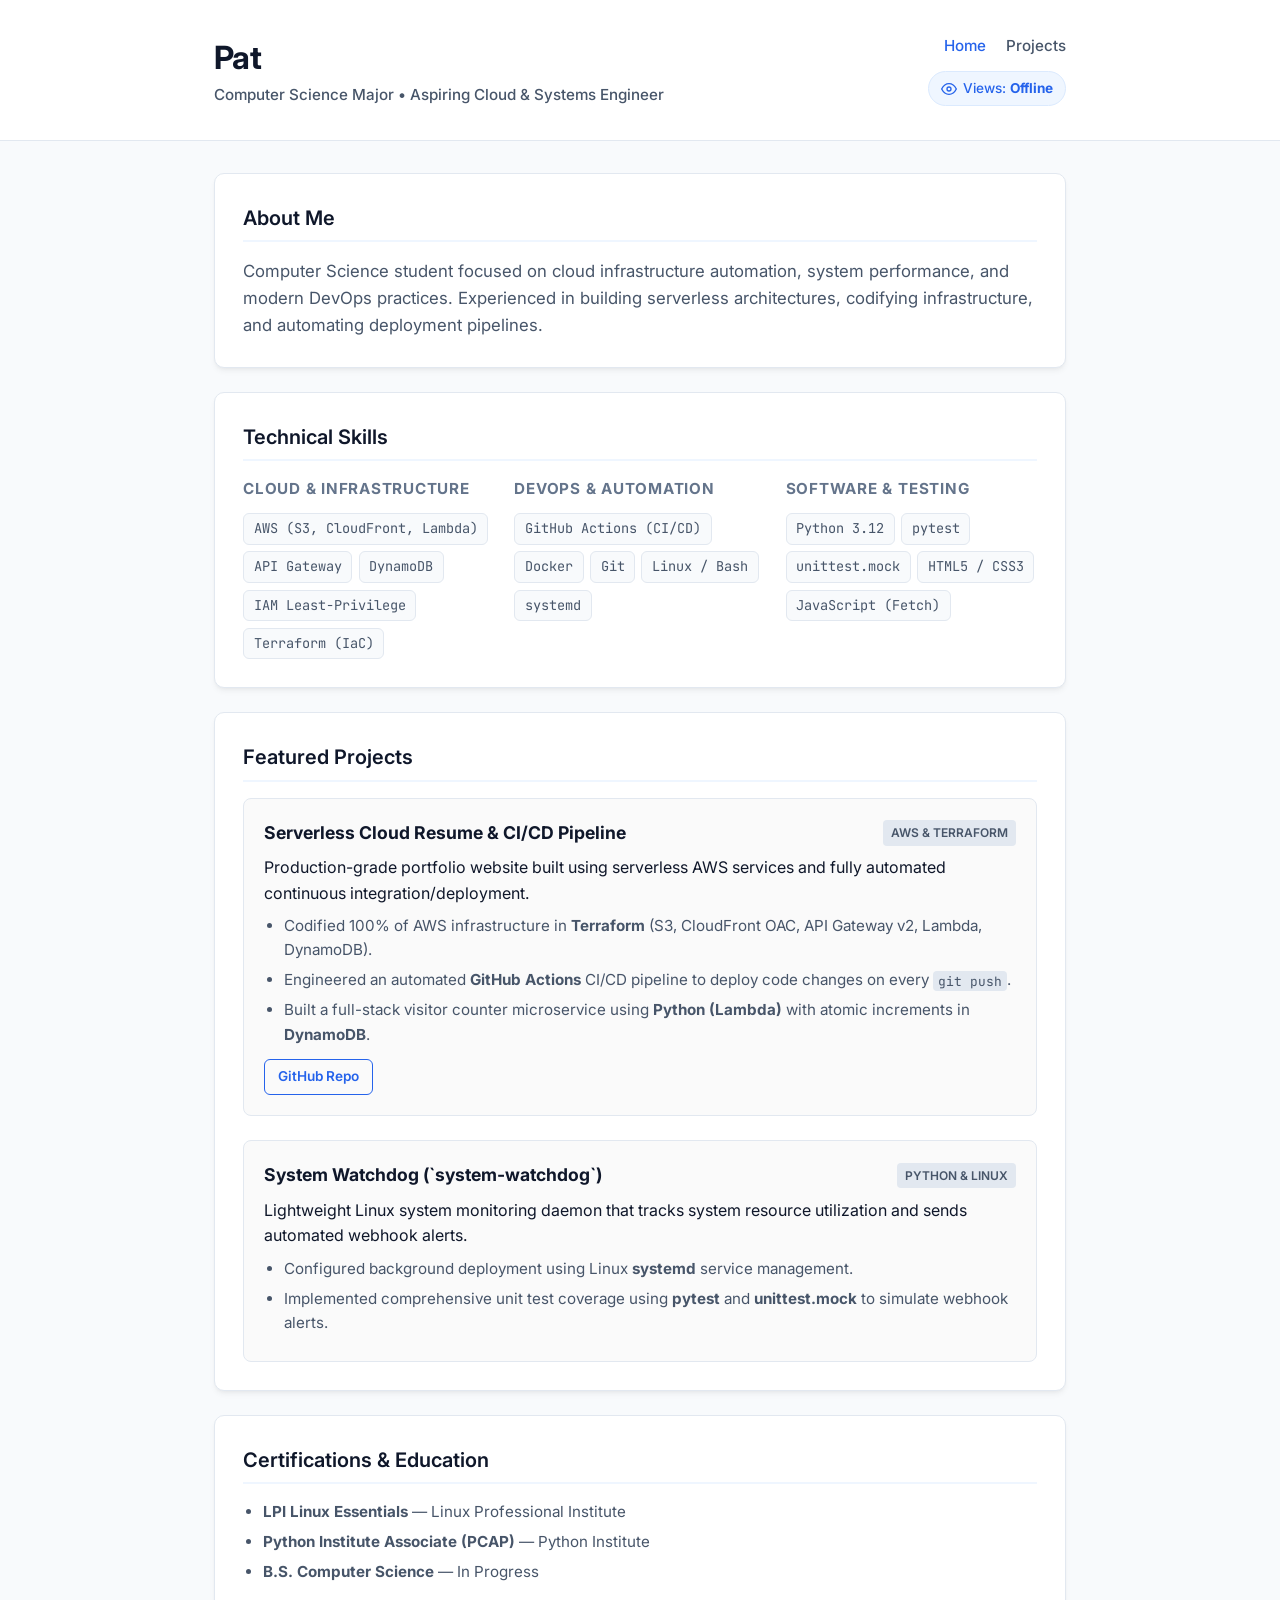
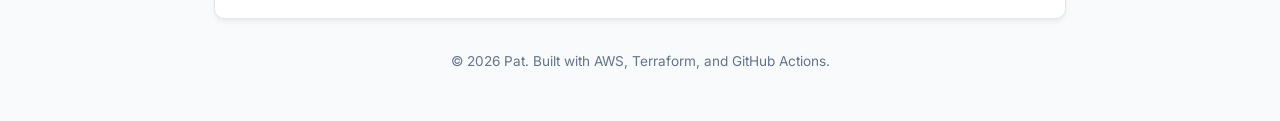
==== website/index.html @ 81687d1f "Updated resume formatting, responsive CSS layout, and skills grid" ====
<!DOCTYPE html>
<html lang="en">
<head>
  <meta charset="UTF-8">
  <meta name="viewport" content="width=device-width, initial-scale=1.0">
  <title>Pat | Cloud & Systems Engineer</title>
  <link rel="stylesheet" href="styles.css">
  <!-- Modern Inter Font -->
  <link rel="preconnect" href="https://fonts.googleapis.com">
  <link rel="preconnect" href="https://fonts.gstatic.com" crossorigin>
  <link href="https://fonts.googleapis.com/css2?family=Inter:wght@400;500;600;700&family=JetBrains+Mono:wght@400;500&display=swap" rel="stylesheet">
</head>
<body>

  <header class="site-header">
    <div class="container header-flex">
      <div class="header-brand">
        <h1>Pat</h1>
        <p class="subtitle">Computer Science Major &bull; Aspiring Cloud & Systems Engineer</p>
      </div>
      <div class="header-meta">
        <nav class="nav-links">
          <a href="index.html" class="active">Home</a>
          <a href="#projects">Projects</a>
        </nav>
        <div class="counter-badge" title="Total Page Views">
          <svg class="eye-icon" viewBox="0 0 24 24" width="16" height="16" stroke="currentColor" stroke-width="2" fill="none">
            <path d="M1 12s4-8 11-8 11 8 11 8-4 8-11 8-11-8-11-8z"></path>
            <circle cx="12" cy="12" r="3"></circle>
          </svg>
          <span>Views: <strong id="counter">Loading...</strong></span>
        </div>
      </div>
    </div>
  </header>

  <main class="container">
    <!-- About Section -->
    <section class="card">
      <h2>About Me</h2>
      <p class="lead">
        Computer Science student focused on cloud infrastructure automation, system performance, and modern DevOps practices. Experienced in building serverless architectures, codifying infrastructure, and automating deployment pipelines.
      </p>
    </section>

    <!-- Technical Skills Grid -->
    <section class="card">
      <h2>Technical Skills</h2>
      <div class="skills-grid">
        <div class="skill-category">
          <h3>Cloud & Infrastructure</h3>
          <ul class="tag-list">
            <li>AWS (S3, CloudFront, Lambda)</li>
            <li>API Gateway</li>
            <li>DynamoDB</li>
            <li>IAM Least-Privilege</li>
            <li>Terraform (IaC)</li>
          </ul>
        </div>
        <div class="skill-category">
          <h3>DevOps & Automation</h3>
          <ul class="tag-list">
            <li>GitHub Actions (CI/CD)</li>
            <li>Docker</li>
            <li>Git</li>
            <li>Linux / Bash</li>
            <li>systemd</li>
          </ul>
        </div>
        <div class="skill-category">
          <h3>Software & Testing</h3>
          <ul class="tag-list">
            <li>Python 3.12</li>
            <li>pytest</li>
            <li>unittest.mock</li>
            <li>HTML5 / CSS3</li>
            <li>JavaScript (Fetch)</li>
          </ul>
        </div>
      </div>
    </section>

    <!-- Featured Projects -->
    <section class="card" id="projects">
      <h2>Featured Projects</h2>
      <div class="projects-list">
        
        <!-- Project 1: Cloud Resume -->
        <article class="project-card">
          <div class="project-header">
            <h3>Serverless Cloud Resume & CI/CD Pipeline</h3>
            <span class="project-tag">AWS & Terraform</span>
          </div>
          <p>Production-grade portfolio website built using serverless AWS services and fully automated continuous integration/deployment.</p>
          <ul class="bullet-list">
            <li>Codified 100% of AWS infrastructure in <strong>Terraform</strong> (S3, CloudFront OAC, API Gateway v2, Lambda, DynamoDB).</li>
            <li>Engineered an automated <strong>GitHub Actions</strong> CI/CD pipeline to deploy code changes on every <code>git push</code>.</li>
            <li>Built a full-stack visitor counter microservice using <strong>Python (Lambda)</strong> with atomic increments in <strong>DynamoDB</strong>.</li>
          </ul>
          <div class="project-links">
            <a href="https://github.com/<YOUR_USERNAME>/cloud-resume" target="_blank" rel="noopener" class="btn btn-outline">GitHub Repo</a>
          </div>
        </article>

        <!-- Project 2: System Watchdog -->
        <article class="project-card">
          <div class="project-header">
            <h3>System Watchdog (`system-watchdog`)</h3>
            <span class="project-tag">Python & Linux</span>
          </div>
          <p>Lightweight Linux system monitoring daemon that tracks system resource utilization and sends automated webhook alerts.</p>
          <ul class="bullet-list">
            <li>Configured background deployment using Linux <strong>systemd</strong> service management.</li>
            <li>Implemented comprehensive unit test coverage using <strong>pytest</strong> and <strong>unittest.mock</strong> to simulate webhook alerts.</li>
          </ul>
        </article>

      </div>
    </section>

    <!-- Certifications -->
    <section class="card">
      <h2>Certifications & Education</h2>
      <ul class="bullet-list">
        <li><strong>LPI Linux Essentials</strong> — Linux Professional Institute</li>
        <li><strong>Python Institute Associate (PCAP)</strong> — Python Institute</li>
        <li><strong>B.S. Computer Science</strong> — In Progress</li>
      </ul>
    </section>
  </main>

  <footer class="site-footer container">
    <p>&copy; 2026 Pat. Built with AWS, Terraform, and GitHub Actions.</p>
  </footer>

  <script>
    const apiUrl = "https://h8clk03vw3.execute-api.us-east-1.amazonaws.com/count";

    async function updateCounter() {
      try {
        const response = await fetch(apiUrl);
        const data = await response.json();
        document.getElementById("counter").innerText = data.views;
      } catch (error) {
        console.error("Error fetching visitor count:", error);
        document.getElementById("counter").innerText = "Offline";
      }
    }

    updateCounter();
  </script>
</body>
</html>
---- website/styles.css ----
/* --- Variables & Theme Setup --- */
:root {
  --font-main: 'Inter', -apple-system, BlinkMacSystemFont, "Segoe UI", Roboto, sans-serif;
  --font-mono: 'JetBrains Mono', monospace;
  
  --bg-color: #f8fafc;
  --card-bg: #ffffff;
  --text-primary: #0f172a;
  --text-secondary: #475569;
  --text-muted: #64748b;
  
  --primary-color: #2563eb;
  --primary-hover: #1d4ed8;
  --accent-light: #eff6ff;
  --border-color: #e2e8f0;
  
  --radius: 10px;
  --shadow: 0 4px 6px -1px rgba(0, 0, 0, 0.05), 0 2px 4px -2px rgba(0, 0, 0, 0.05);
}

/* --- Base Rules --- */
* {
  box-sizing: border-box;
  margin: 0;
  padding: 0;
}

body {
  font-family: var(--font-main);
  background-color: var(--bg-color);
  color: var(--text-primary);
  line-height: 1.6;
  padding-bottom: 3rem;
}

.container {
  max-width: 900px;
  margin: 0 auto;
  padding: 0 1.5rem;
}

/* --- Header & Visitor Counter --- */
.site-header {
  background: var(--card-bg);
  border-bottom: 1px solid var(--border-color);
  padding: 2rem 0;
  margin-bottom: 2rem;
}

.header-flex {
  display: flex;
  justify-content: space-between;
  align-items: center;
  flex-wrap: wrap;
  gap: 1rem;
}

.header-brand h1 {
  font-size: 2rem;
  font-weight: 700;
  color: var(--text-primary);
  letter-spacing: -0.02em;
}

.subtitle {
  color: var(--text-secondary);
  font-size: 0.95rem;
  font-weight: 500;
}

.header-meta {
  display: flex;
  flex-direction: column;
  align-items: flex-end;
  gap: 0.75rem;
}

.nav-links a {
  text-decoration: none;
  color: var(--text-secondary);
  font-weight: 500;
  font-size: 0.95rem;
  margin-left: 1rem;
  transition: color 0.2s ease;
}

.nav-links a:hover,
.nav-links a.active {
  color: var(--primary-color);
}

/* --- Counter Badge Style --- */
.counter-badge {
  display: inline-flex;
  align-items: center;
  gap: 0.4rem;
  background-color: var(--accent-light);
  color: var(--primary-color);
  padding: 0.35rem 0.75rem;
  border-radius: 20px;
  font-size: 0.85rem;
  font-weight: 500;
  border: 1px solid #dbeafe;
}

.eye-icon {
  stroke: var(--primary-color);
}

/* --- Main Card Layout --- */
.card {
  background: var(--card-bg);
  border: 1px solid var(--border-color);
  border-radius: var(--radius);
  padding: 1.75rem;
  margin-bottom: 1.5rem;
  box-shadow: var(--shadow);
}

.card h2 {
  font-size: 1.25rem;
  font-weight: 600;
  margin-bottom: 1rem;
  color: var(--text-primary);
  border-bottom: 2px solid var(--accent-light);
  padding-bottom: 0.4rem;
}

.lead {
  font-size: 1.05rem;
  color: var(--text-secondary);
}

/* --- Technical Skills Grid --- */
.skills-grid {
  display: grid;
  grid-template-columns: repeat(auto-fit, minmax(240px, 1fr));
  gap: 1.25rem;
}

.skill-category h3 {
  font-size: 0.95rem;
  text-transform: uppercase;
  letter-spacing: 0.05em;
  color: var(--text-muted);
  margin-bottom: 0.75rem;
}

.tag-list {
  list-style: none;
  display: flex;
  flex-wrap: wrap;
  gap: 0.4rem;
}

.tag-list li {
  background: var(--bg-color);
  border: 1px solid var(--border-color);
  padding: 0.25rem 0.6rem;
  border-radius: 6px;
  font-size: 0.85rem;
  color: var(--text-secondary);
  font-family: var(--font-mono);
}

/* --- Featured Projects --- */
.projects-list {
  display: flex;
  flex-direction: column;
  gap: 1.5rem;
}

.project-card {
  border: 1px solid var(--border-color);
  border-radius: 8px;
  padding: 1.25rem;
  background-color: #fafafa;
}

.project-header {
  display: flex;
  justify-content: space-between;
  align-items: center;
  margin-bottom: 0.5rem;
  flex-wrap: wrap;
  gap: 0.5rem;
}

.project-header h3 {
  font-size: 1.1rem;
  color: var(--text-primary);
}

.project-tag {
  background: #e2e8f0;
  color: var(--text-secondary);
  font-size: 0.75rem;
  font-weight: 600;
  padding: 0.2rem 0.5rem;
  border-radius: 4px;
  text-transform: uppercase;
}

.bullet-list {
  margin-left: 1.25rem;
  margin-top: 0.5rem;
  color: var(--text-secondary);
  font-size: 0.95rem;
}

.bullet-list li {
  margin-bottom: 0.35rem;
}

code {
  font-family: var(--font-mono);
  background: var(--border-color);
  padding: 0.1rem 0.3rem;
  border-radius: 4px;
  font-size: 0.85em;
}

/* --- Buttons & Links --- */
.project-links {
  margin-top: 0.75rem;
}

.btn {
  display: inline-block;
  text-decoration: none;
  font-size: 0.85rem;
  font-weight: 600;
  padding: 0.4rem 0.8rem;
  border-radius: 6px;
  transition: all 0.2s ease;
}

.btn-outline {
  border: 1px solid var(--primary-color);
  color: var(--primary-color);
  background: transparent;
}

.btn-outline:hover {
  background: var(--primary-color);
  color: #ffffff;
}

/* --- Footer --- */
.site-footer {
  text-align: center;
  color: var(--text-muted);
  font-size: 0.85rem;
  margin-top: 2rem;
}

/* --- Responsive Layout Adjustments --- */
@media (max-width: 600px) {
  .header-flex {
    flex-direction: column;
    align-items: flex-start;
  }
  
  .header-meta {
    align-items: flex-start;
    width: 100%;
    flex-direction: row;
    justify-content: space-between;
  }
  
  .nav-links a {
    margin-left: 0;
    margin-right: 1rem;
  }
}
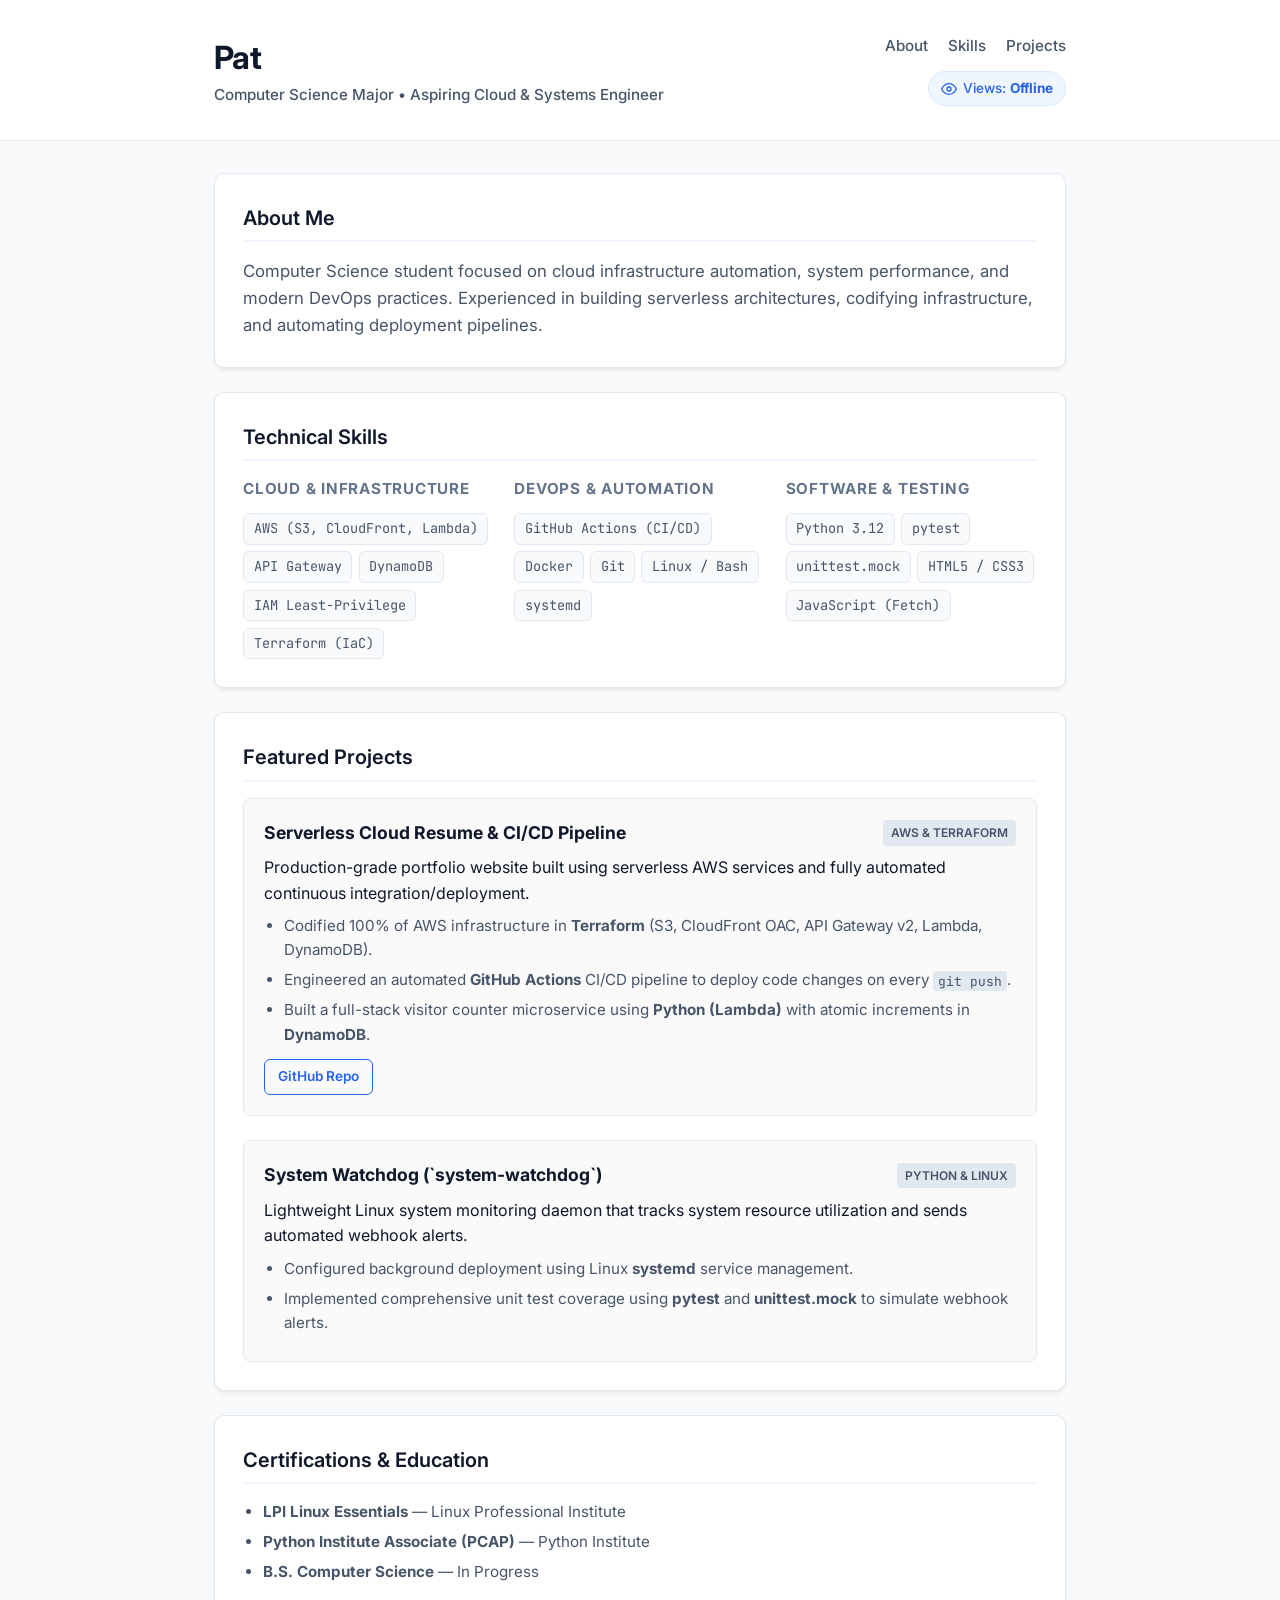
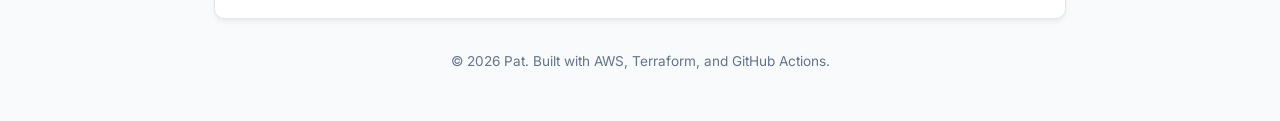
==== commit 94920db5: "Removed  projects.html for a better single-page layout" ====
--- a/website/index.html
+++ b/website/index.html
@@ -20,7 +20,8 @@
       </div>
       <div class="header-meta">
         <nav class="nav-links">
-          <a href="index.html" class="active">Home</a>
+          <a href="#about">About</a>
+          <a href="#skills">Skills</a>
           <a href="#projects">Projects</a>
         </nav>
         <div class="counter-badge" title="Total Page Views">
@@ -36,7 +37,7 @@
 
   <main class="container">
     <!-- About Section -->
-    <section class="card">
+    <section class="card" id="about">
       <h2>About Me</h2>
       <p class="lead">
         Computer Science student focused on cloud infrastructure automation, system performance, and modern DevOps practices. Experienced in building serverless architectures, codifying infrastructure, and automating deployment pipelines.
@@ -44,7 +45,7 @@
     </section>
 
     <!-- Technical Skills Grid -->
-    <section class="card">
+    <section class="card" id="skills">
       <h2>Technical Skills</h2>
       <div class="skills-grid">
         <div class="skill-category">
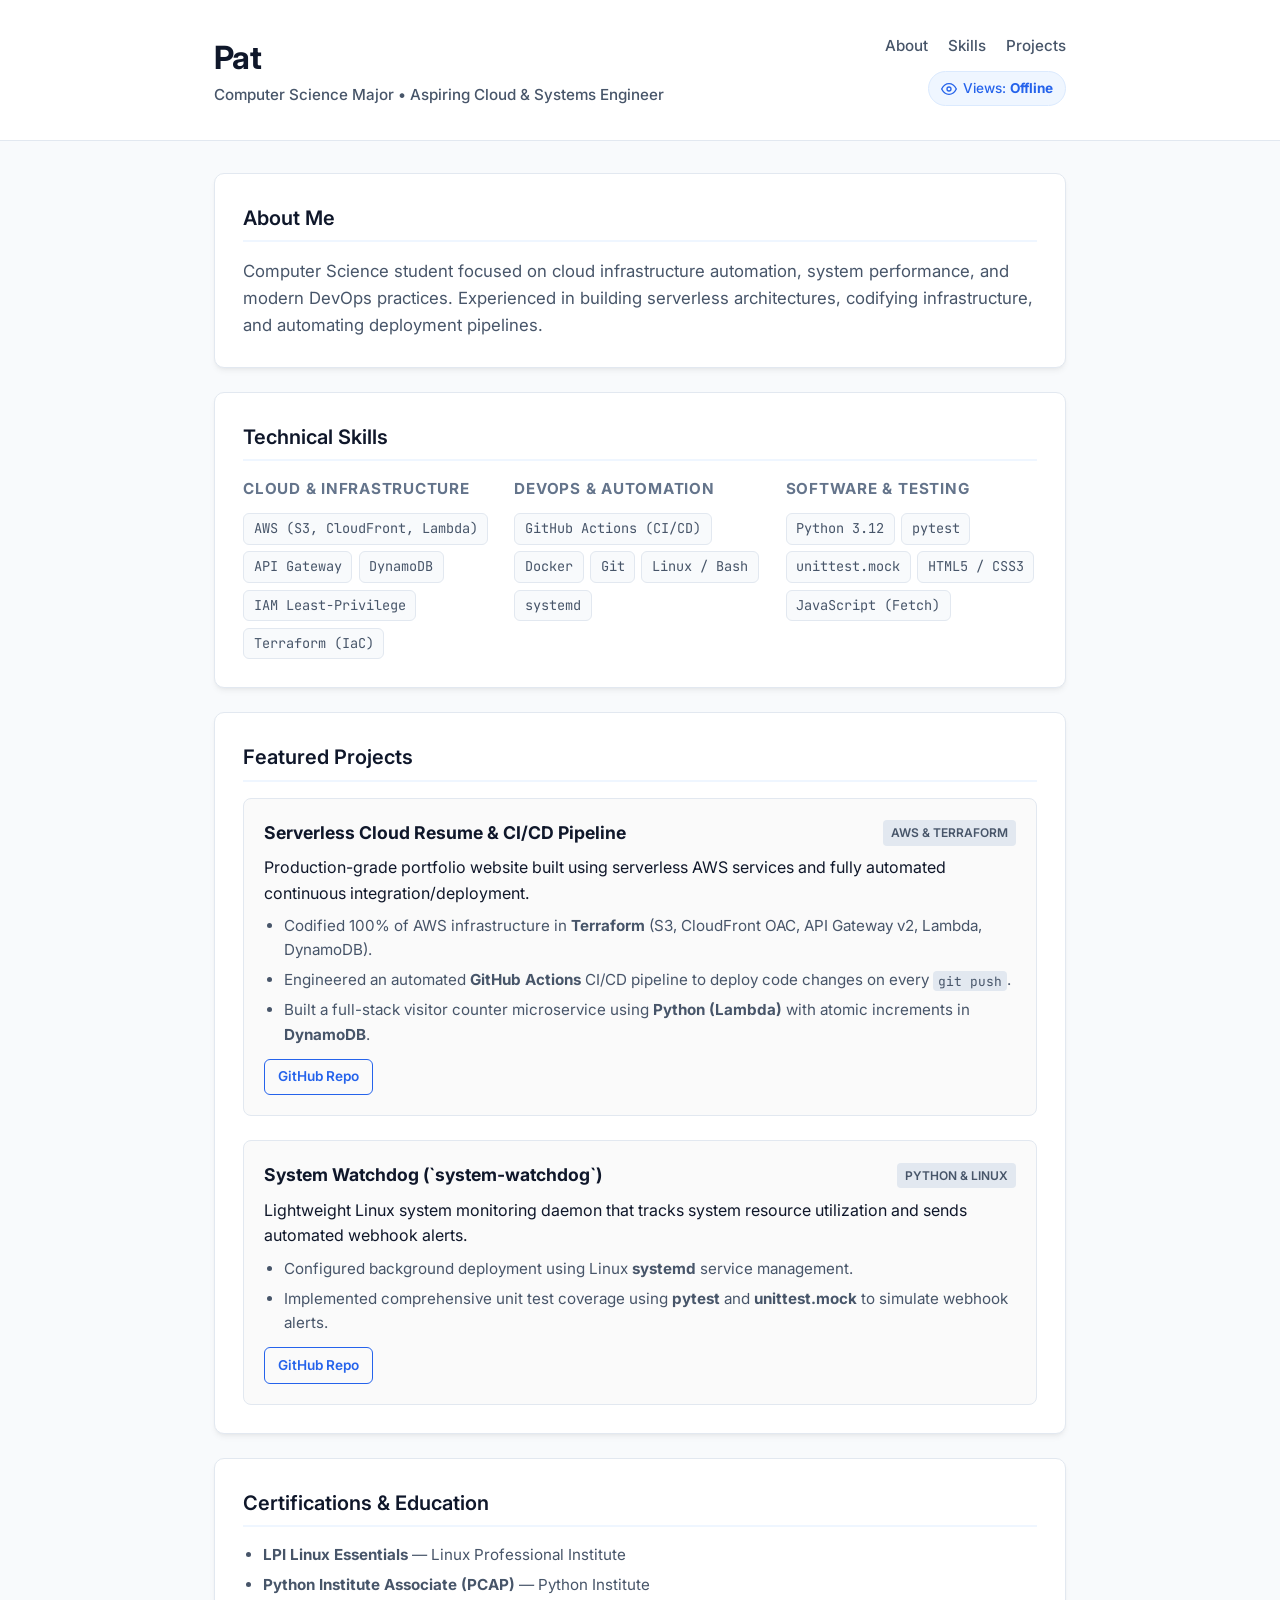
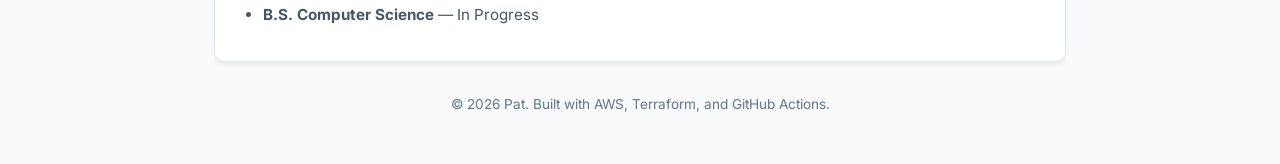
==== commit 590a0768: "added a button for system watchdog github repo" ====
--- a/website/index.html
+++ b/website/index.html
@@ -99,7 +99,7 @@
             <li>Built a full-stack visitor counter microservice using <strong>Python (Lambda)</strong> with atomic increments in <strong>DynamoDB</strong>.</li>
           </ul>
           <div class="project-links">
-            <a href="https://github.com/<YOUR_USERNAME>/cloud-resume" target="_blank" rel="noopener" class="btn btn-outline">GitHub Repo</a>
+            <a href="https://github.com/Percy300/cloud-resume" target="_blank" rel="noopener" class="btn btn-outline">GitHub Repo</a>
           </div>
         </article>
 
@@ -114,6 +114,9 @@
             <li>Configured background deployment using Linux <strong>systemd</strong> service management.</li>
             <li>Implemented comprehensive unit test coverage using <strong>pytest</strong> and <strong>unittest.mock</strong> to simulate webhook alerts.</li>
           </ul>
+          <div class="project-links">
+            <a href="https://github.com/Percy300/system-watchdog" target="_blank" rel="noopener" class="btn btn-outline">GitHub Repo</a>
+          </div>
         </article>
 
       </div>
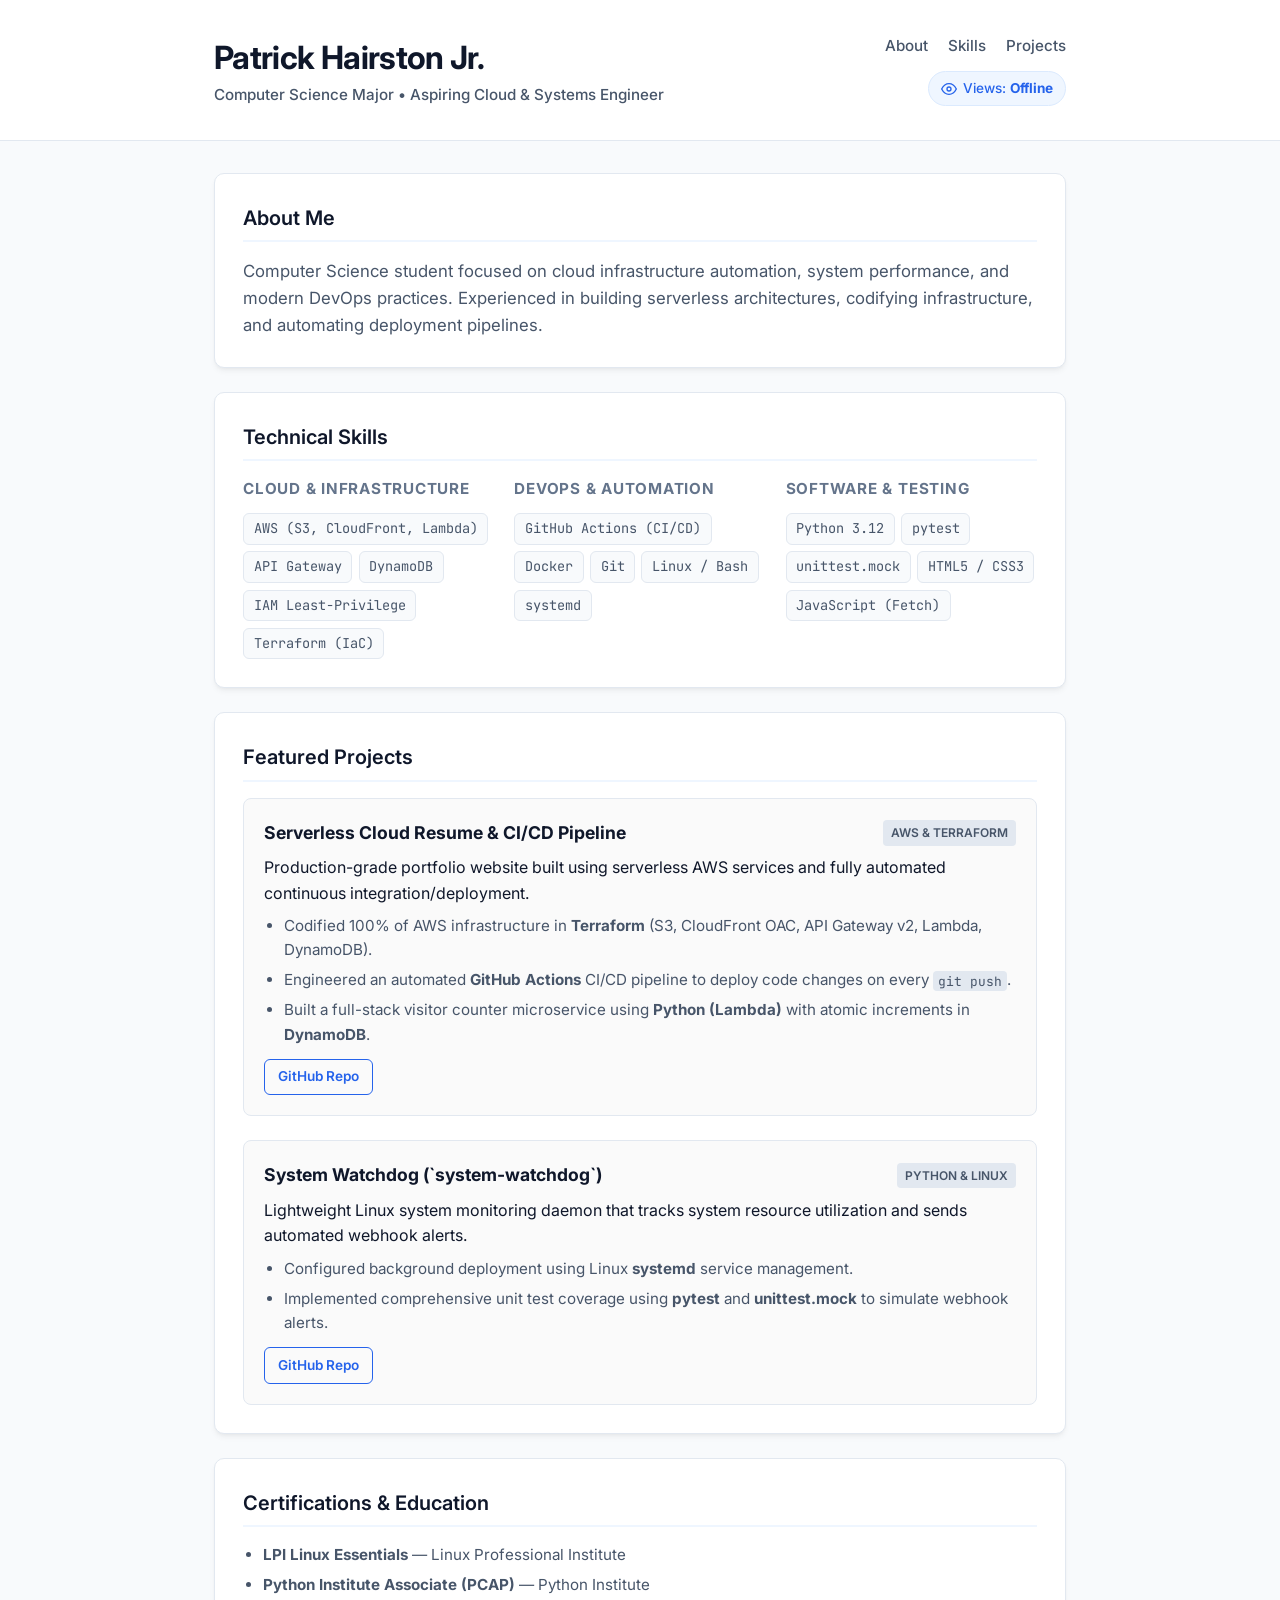
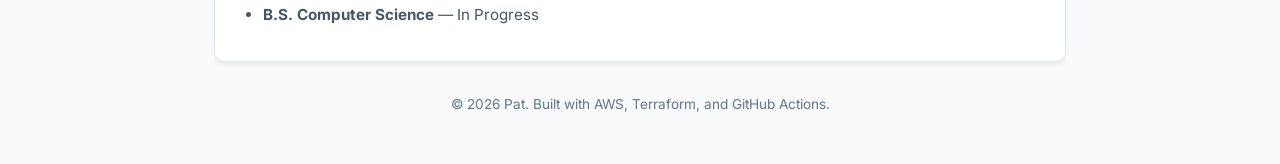
==== commit 0c11a5a5: "fixing typos in index.html" ====
--- a/website/index.html
+++ b/website/index.html
@@ -3,7 +3,7 @@
 <head>
   <meta charset="UTF-8">
   <meta name="viewport" content="width=device-width, initial-scale=1.0">
-  <title>Pat | Cloud & Systems Engineer</title>
+  <title>Patrick Hairston Jr. | Cloud & Systems Engineer</title>
   <link rel="stylesheet" href="styles.css">
   <!-- Modern Inter Font -->
   <link rel="preconnect" href="https://fonts.googleapis.com">
@@ -15,7 +15,7 @@
   <header class="site-header">
     <div class="container header-flex">
       <div class="header-brand">
-        <h1>Pat</h1>
+        <h1>Patrick Hairston Jr.</h1>
         <p class="subtitle">Computer Science Major &bull; Aspiring Cloud & Systems Engineer</p>
       </div>
       <div class="header-meta">
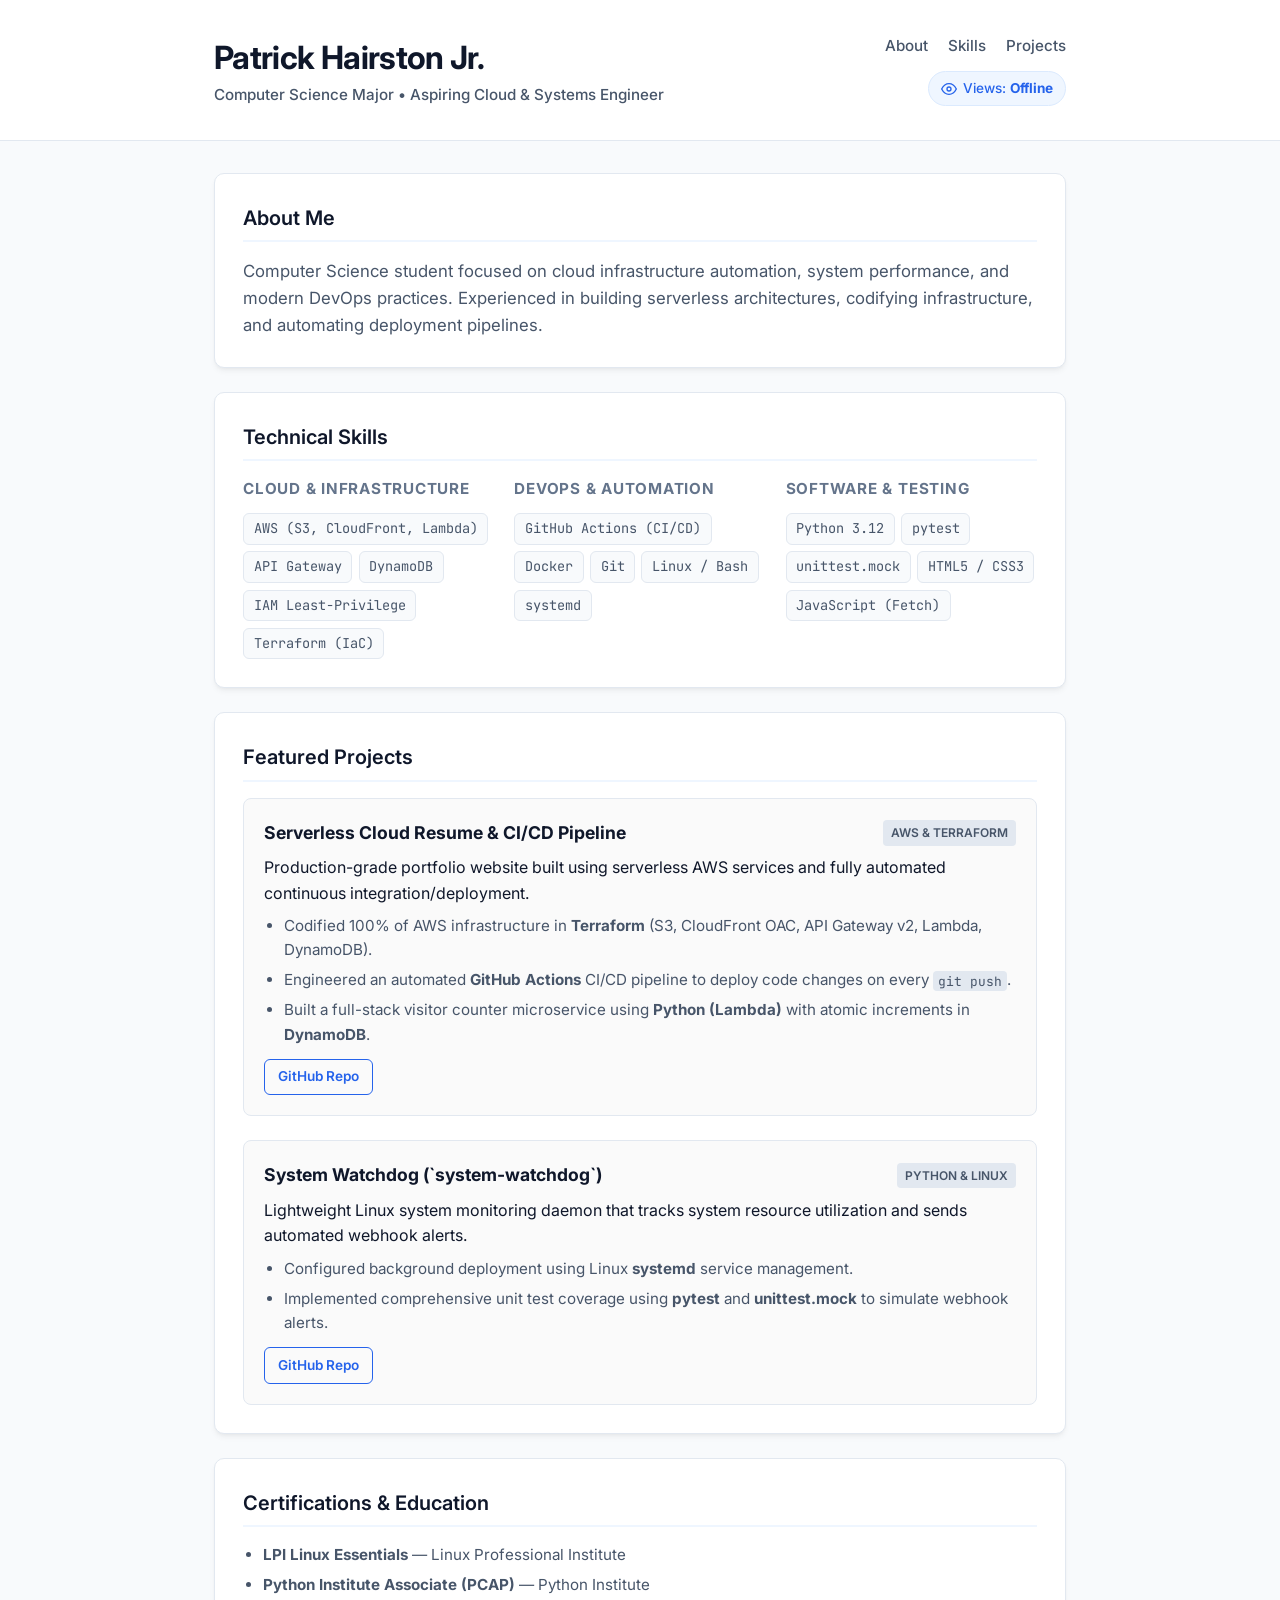
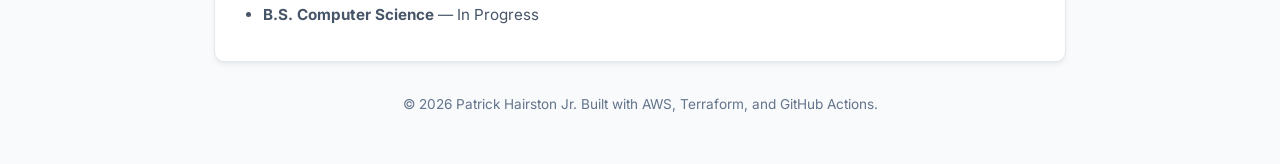
==== commit 324c8573: "Fixed footer in index.html" ====
--- a/website/index.html
+++ b/website/index.html
@@ -134,7 +134,7 @@
   </main>
 
   <footer class="site-footer container">
-    <p>&copy; 2026 Pat. Built with AWS, Terraform, and GitHub Actions.</p>
+    <p>&copy; 2026 Patrick Hairston Jr. Built with AWS, Terraform, and GitHub Actions.</p>
   </footer>
 
   <script>
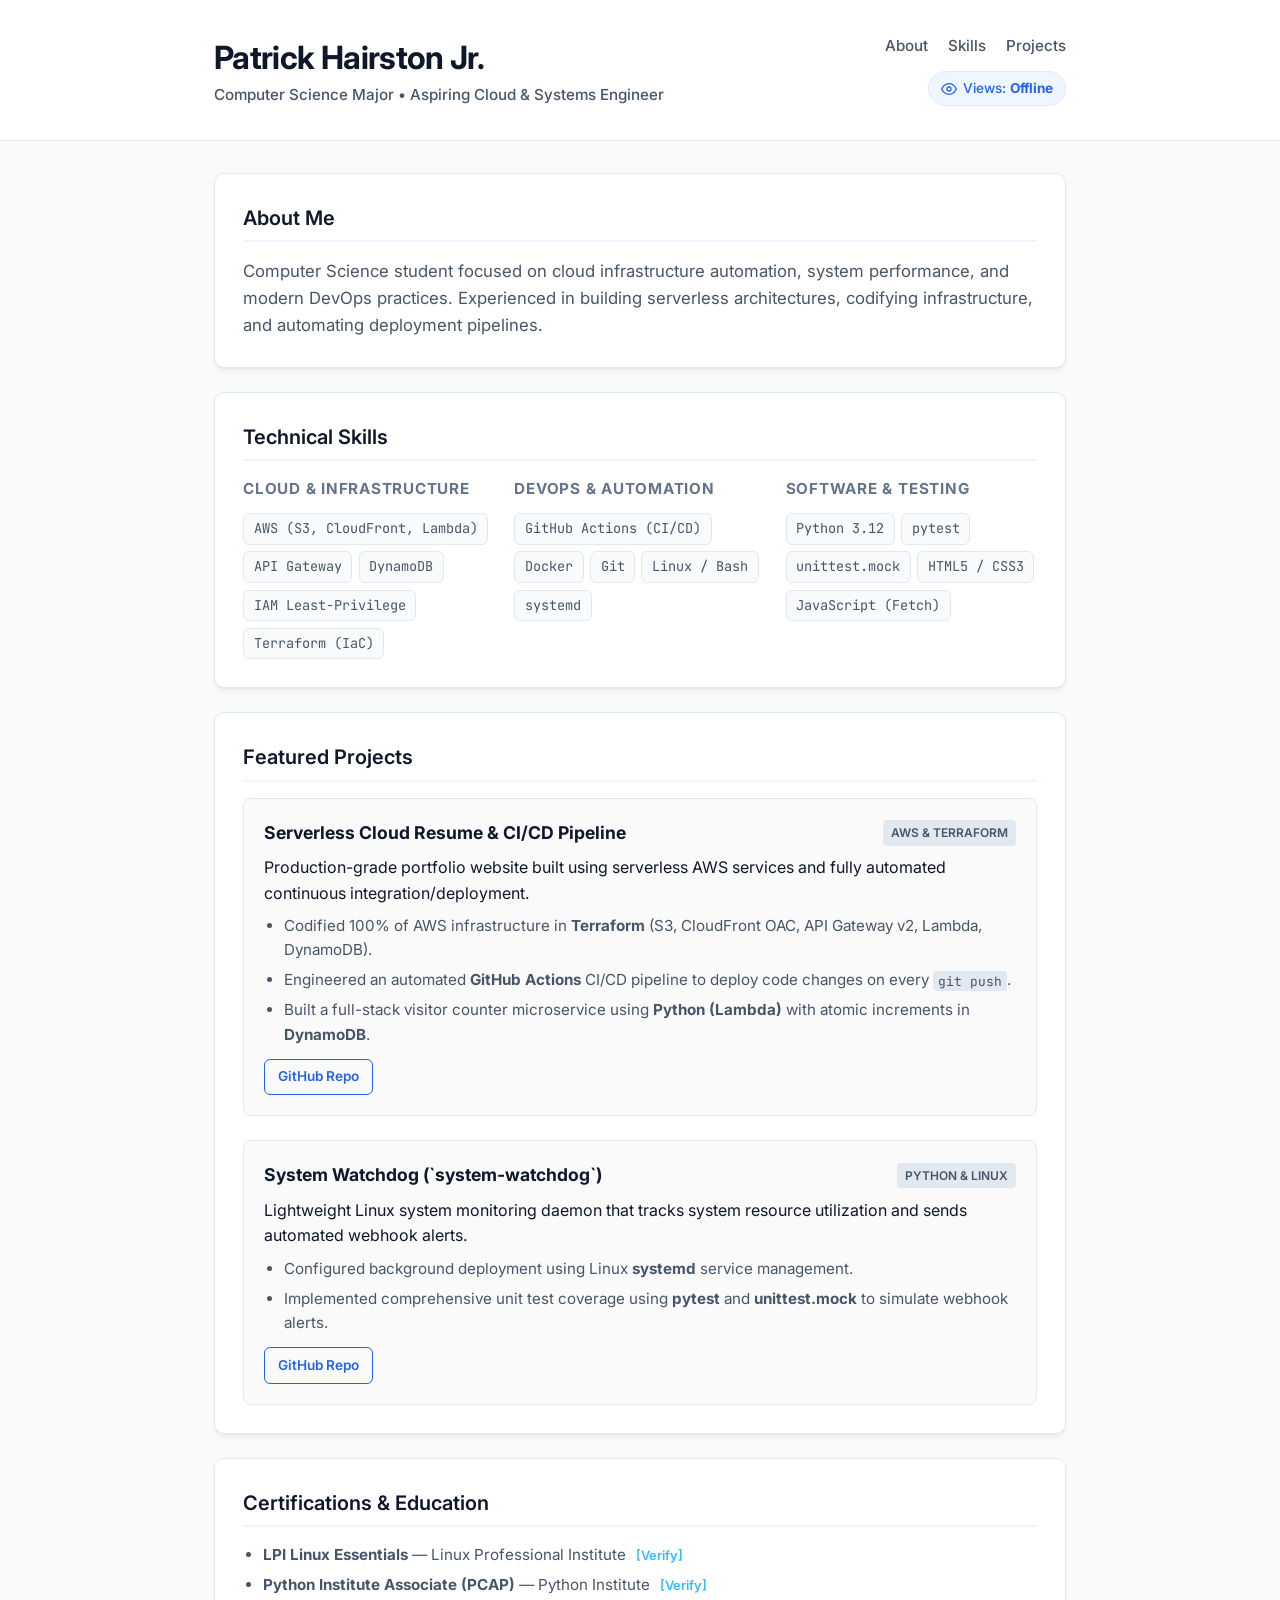
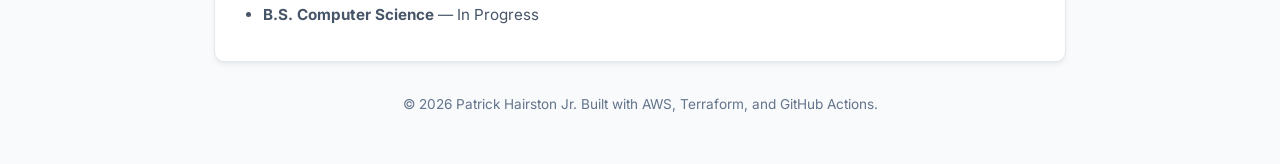
==== commit aa17085f: "Added links to certifications in index.html" ====
--- a/website/index.html
+++ b/website/index.html
@@ -124,14 +124,19 @@
 
     <!-- Certifications -->
     <section class="card">
-      <h2>Certifications & Education</h2>
-      <ul class="bullet-list">
-        <li><strong>LPI Linux Essentials</strong> — Linux Professional Institute</li>
-        <li><strong>Python Institute Associate (PCAP)</strong> — Python Institute</li>
-        <li><strong>B.S. Computer Science</strong> — In Progress</li>
-      </ul>
-    </section>
-  </main>
+  <h2>Certifications & Education</h2>
+  <ul class="bullet-list">
+    <li>
+      <strong>LPI Linux Essentials</strong> — Linux Professional Institute 
+      <a href="https://cs.lpi.org/caf/Xamman/certification/verify/LPI000656325/p8ypu59mwl" target="_blank" rel="noopener noreferrer" class="verify-link">[Verify]</a>
+    </li>
+    <li>
+      <strong>Python Institute Associate (PCAP)</strong> — Python Institute 
+      <a href="https://www.credly.com/badges/04086a5f-a5f2-4621-a6d6-509e1826bb98/public_url" target="_blank" rel="noopener noreferrer" class="verify-link">[Verify]</a>
+    </li>
+    <li><strong>B.S. Computer Science</strong> — In Progress</li>
+  </ul>
+</section>
 
   <footer class="site-footer container">
     <p>&copy; 2026 Patrick Hairston Jr. Built with AWS, Terraform, and GitHub Actions.</p>
--- a/website/styles.css
+++ b/website/styles.css
@@ -272,4 +272,16 @@
     margin-left: 0;
     margin-right: 1rem;
   }
+}
+
+.verify-link {
+  color: #38bdf8; 
+  text-decoration: none;
+  font-size: 0.85em;
+  margin-left: 0.35rem;
+  font-weight: 600;
+}
+
+.verify-link:hover {
+  text-decoration: underline;
 }
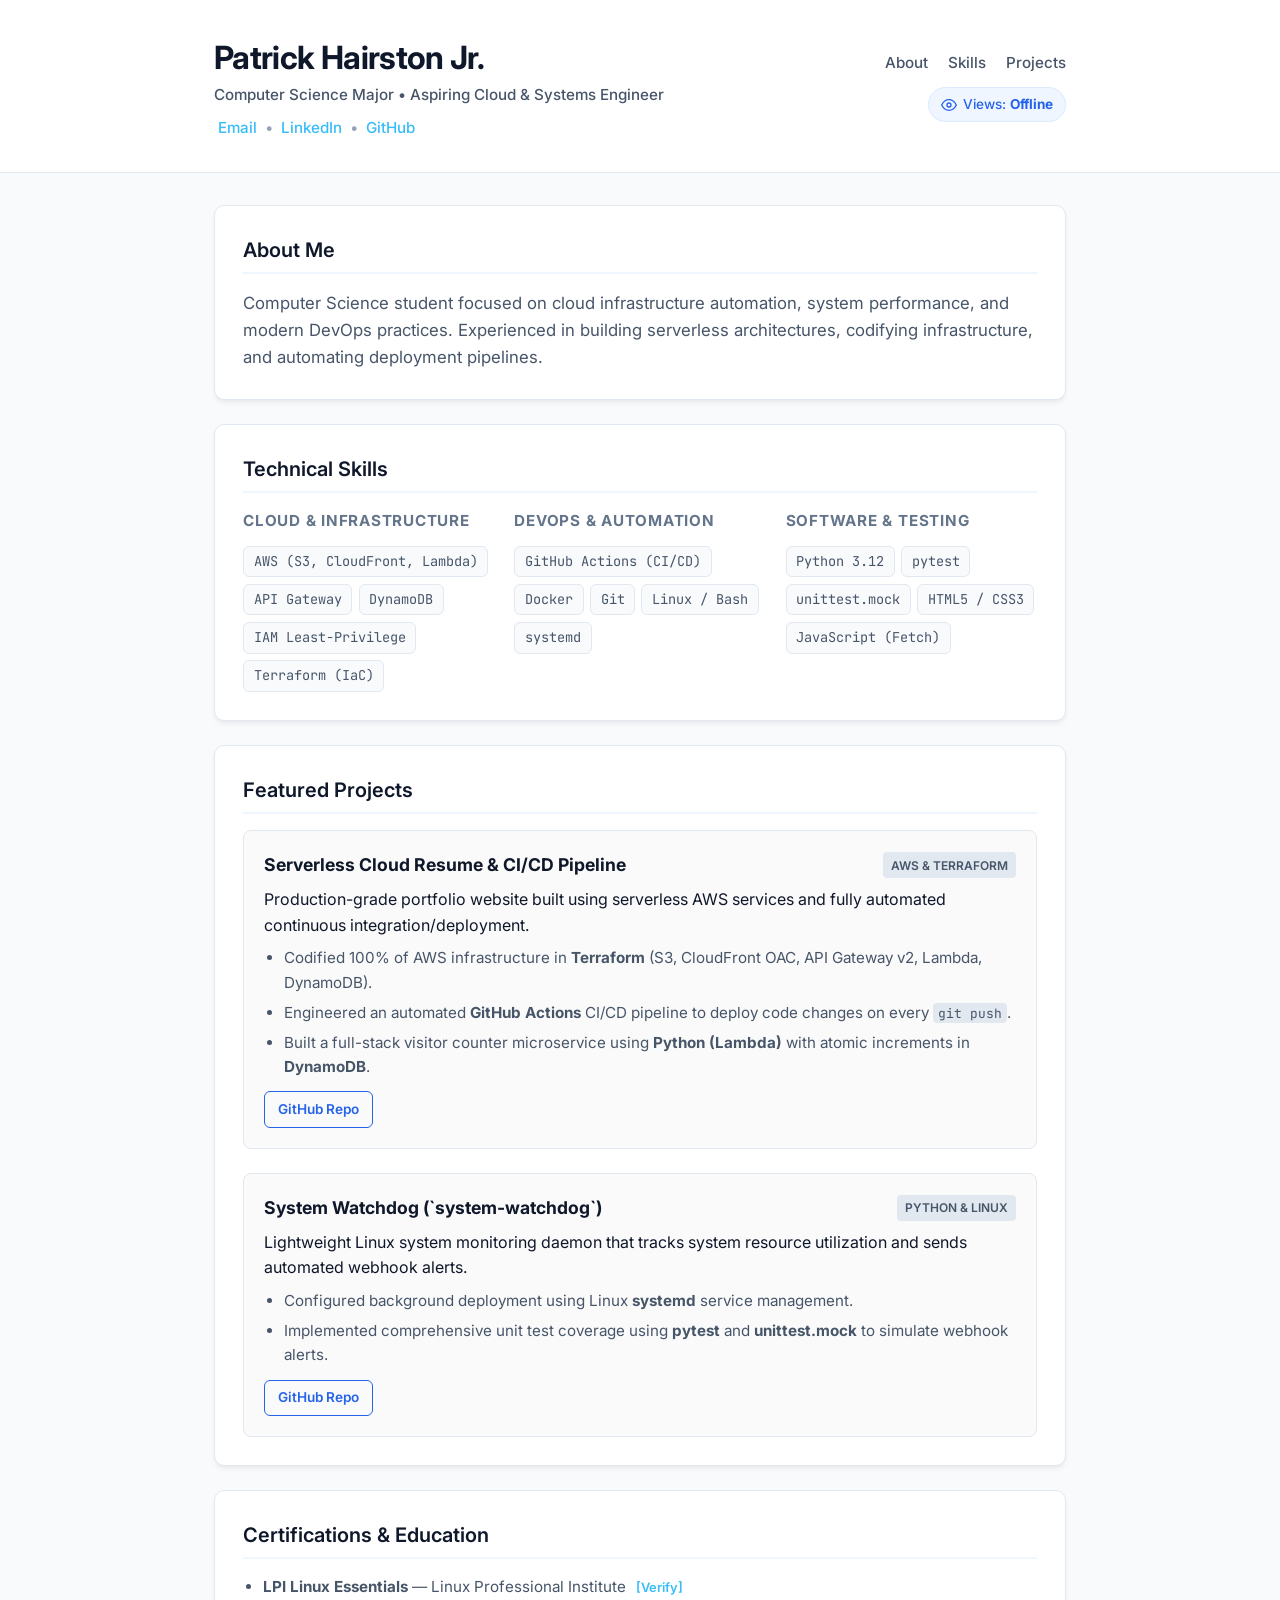
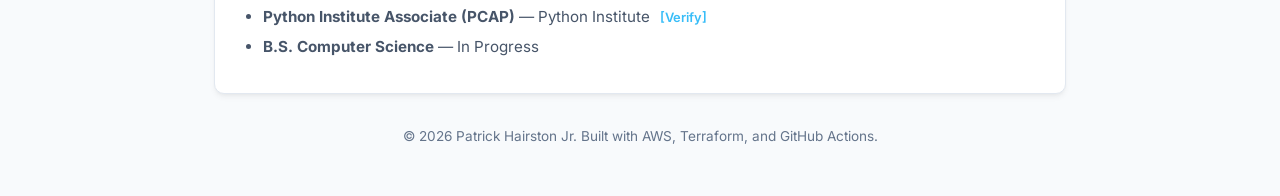
==== commit cc3d9dd4: "added email, linkedin, and github at the top of page" ====
--- a/website/index.html
+++ b/website/index.html
@@ -17,6 +17,11 @@
       <div class="header-brand">
         <h1>Patrick Hairston Jr.</h1>
         <p class="subtitle">Computer Science Major &bull; Aspiring Cloud & Systems Engineer</p>
+        <div class="contact-links">
+        <a href="mailto:patrickhairston4507@gmail.com" class="contact-item"> Email</a> &bull;
+        <a href="https://www.linkedin.com/in/patrick-hairston-jr-b04483273/" target="_blank" rel="noopener noreferrer" class="contact-item"> LinkedIn</a> &bull;
+        <a href="https://github.com/Percy300" target="_blank" rel="noopener noreferrer" class="contact-item"> GitHub</a>
+        </div>
       </div>
       <div class="header-meta">
         <nav class="nav-links">
--- a/website/styles.css
+++ b/website/styles.css
@@ -284,4 +284,21 @@
 
 .verify-link:hover {
   text-decoration: underline;
+}
+
+.contact-links {
+  margin-top: 0.5rem;
+  font-size: 0.95rem;
+  color: #94a3b8;
+}
+
+.contact-item {
+  color: #38bdf8; /* Accent color */
+  text-decoration: none;
+  font-weight: 500;
+  margin: 0 0.25rem;
+}
+
+.contact-item:hover {
+  text-decoration: underline;
 }
